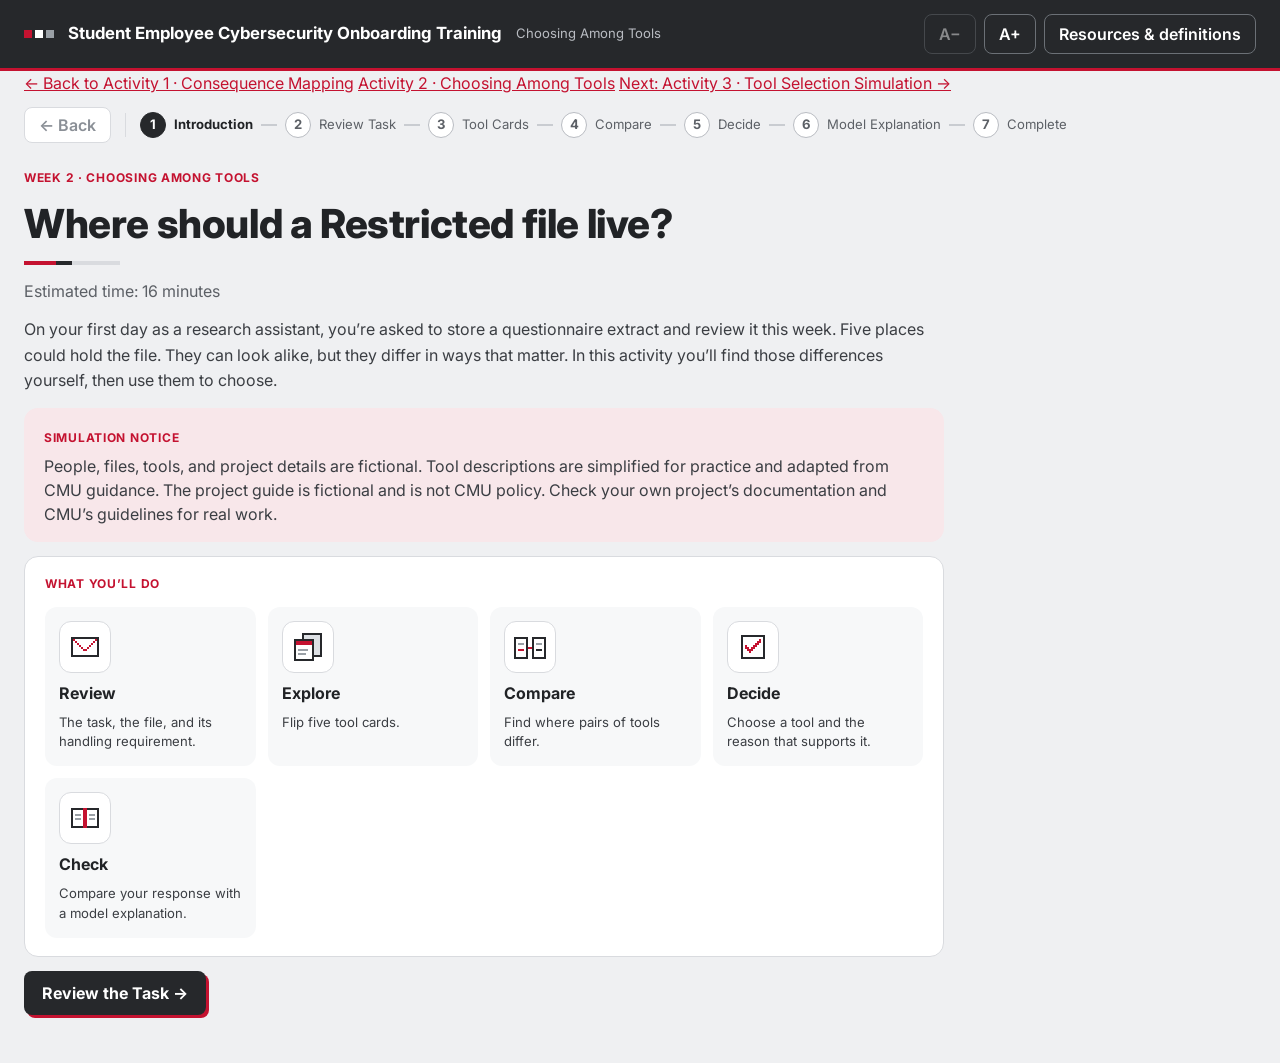
==== public/choosing-tools.html @ cc20ffcc "Integrate Activity 2 and align course navigation" ====
<!doctype html>
<html lang="en">
<head>
<meta charset="utf-8">
<meta name="viewport" content="width=device-width, initial-scale=1">
<title>Choosing Among Tools · Student Employee Cybersecurity Onboarding Training</title>
<link rel="preconnect" href="https://fonts.googleapis.com">
<link rel="preconnect" href="https://fonts.gstatic.com" crossorigin>
<link href="https://fonts.googleapis.com/css2?family=Inter:wght@400;500;600;700;800&family=JetBrains+Mono:wght@400;500&display=swap" rel="stylesheet">
<style>
:root{
  --ink:#212326; --muted:#5C6066; --body:#3B3E43; --bg:#EFF0F2; --line:#D9DBDF; --line2:#B9BCC2; --soft:#F3F4F6; --soft2:#F7F8F9;
  --dark:#26282B; --red:#C41230; --pink:#F8E7EA; --ok:#1F7A4C; --bad:#9A3A10; --warn:#8A5300; --warnbg:#FFF4DD;
  --fs:1;
}
*{box-sizing:border-box}
html{font-size:calc(16px * var(--fs))}
body{margin:0;background:var(--bg);color:var(--ink);font-family:Inter,"Segoe UI",system-ui,-apple-system,sans-serif;line-height:1.5}
a{color:var(--red)}a:hover{color:#8E0C22}
button,select,input{font-family:inherit;font-size:inherit}
:focus-visible{outline:3px solid var(--red);outline-offset:2px}
.sr-only{position:absolute;width:1px;height:1px;overflow:hidden;clip:rect(0 0 0 0);white-space:nowrap}
img.px{image-rendering:pixelated;image-rendering:crisp-edges;display:block}

/* header */
.topbar{background:var(--dark);border-bottom:3px solid var(--red);color:#fff}
.topbar .in{max-width:1280px;margin:0 auto;padding:14px 24px;display:flex;align-items:center;justify-content:space-between;gap:16px;flex-wrap:wrap}
.brand{display:flex;align-items:center;gap:14px;flex-wrap:wrap}
.logo{display:flex;gap:3px}.logo span{width:8px;height:8px}
.brand strong{font-size:1.05rem}
.brand small{color:#B9BCC2;font-size:.82rem}
.topbtns{display:flex;gap:8px;align-items:center}
.tbtn{height:40px;padding:0 14px;border:1px solid #6B7076;border-radius:8px;background:transparent;color:#fff;font-weight:600;cursor:pointer}
.tbtn[disabled]{opacity:.45;cursor:not-allowed}

/* nav + stepper */
.wrap{max-width:1280px;margin:0 auto;padding:0 24px}
.stepper{display:flex;align-items:center;gap:8px;flex-wrap:wrap;padding:12px 0 6px}
.back{height:36px;padding:0 14px;border:1.5px solid var(--dark);border-radius:8px;background:#fff;font-weight:600;cursor:pointer;color:var(--ink)}
.back[disabled]{border-color:var(--line);color:#8A8F96;cursor:not-allowed}
.vsep{width:1px;height:24px;background:var(--line);margin:0 6px}
.step{display:flex;align-items:center;gap:8px;font-size:.82rem;white-space:nowrap;color:var(--muted)}
.step .bar{width:16px;height:2px;background:#C9CCD1}
.step .c{width:26px;height:26px;border-radius:50%;display:flex;align-items:center;justify-content:center;font-weight:700;background:#fff;border:1.5px solid var(--line2)}
.step.done{color:var(--ink);font-weight:600}.step.done .c{background:var(--ok);border-color:var(--ok);color:#fff}.step.done .bar,.step.cur .bar{background:var(--ok)}
.step.cur{color:var(--ink);font-weight:700}.step.cur .c{background:var(--dark);border-color:var(--dark);color:#fff}

main{padding:20px 0 48px}
.eyebrow{font-size:.75rem;font-weight:700;color:var(--red);letter-spacing:.06em;text-transform:uppercase}
.tribar{display:flex;height:4px;width:96px}.tribar span:nth-child(1){width:32px;background:var(--red)}.tribar span:nth-child(2){width:16px;background:var(--dark)}.tribar span:nth-child(3){width:48px;background:var(--line)}
h1{margin:0;font-size:2.5rem;font-weight:800;letter-spacing:-.01em;line-height:1.15}
h2{margin:0;font-size:1.15rem}
.panel{background:#fff;border:1px solid var(--line);border-radius:14px;padding:18px 20px}
.stack{display:flex;flex-direction:column;gap:14px}
.row{display:flex;gap:20px;align-items:flex-start;flex-wrap:wrap}
.muted{color:var(--muted)}
.tile{display:flex;align-items:center;justify-content:center;background:var(--soft);border:1px solid var(--line);border-radius:12px;flex-shrink:0}
.btn{height:44px;padding:0 18px;border:none;border-radius:8px;background:var(--dark);color:#fff;font-weight:700;cursor:pointer;box-shadow:3px 3px 0 var(--red);align-self:flex-start}
.btn[disabled]{background:#C9CCD1;color:var(--muted);box-shadow:none;cursor:not-allowed}
.btn2{height:40px;padding:0 14px;border:1.5px solid var(--dark);border-radius:8px;background:#fff;font-weight:600;cursor:pointer;color:var(--ink);align-self:flex-start}
.notice{background:var(--pink);border-radius:14px;padding:16px 20px}

/* intro tiles */
.tiles{display:grid;grid-template-columns:repeat(auto-fit,minmax(170px,1fr));gap:12px}
.tiles .t{background:var(--soft2);border-radius:12px;padding:14px;display:flex;flex-direction:column;gap:8px}

/* task card */
.kv{display:grid;grid-template-columns:190px minmax(0,1fr);row-gap:10px;column-gap:16px;font-size:.92rem}
.mono{font-family:"JetBrains Mono",ui-monospace,monospace}

/* flip cards */
.cards{display:grid;grid-template-columns:repeat(auto-fit,minmax(210px,1fr));gap:14px}
.flip{perspective:1200px;height:520px}
.flip .inner{position:relative;width:100%;height:100%;transform-style:preserve-3d;transition:transform .6s cubic-bezier(.4,.2,.2,1)}
.flip.on .inner{transform:rotateY(180deg)}
.face{position:absolute;inset:0;backface-visibility:hidden;-webkit-backface-visibility:hidden;border-radius:16px;padding:16px;display:flex;flex-direction:column}
.front{background-color:#fff;background-image:radial-gradient(#E3E5E8 1.2px,transparent 1.2px);background-size:14px 14px;border:1px solid var(--line);border-top:6px solid var(--red);align-items:center;justify-content:center;gap:14px;text-align:center;box-shadow:0 2px 0 var(--line)}
.front .dots{position:absolute;top:12px;right:12px;display:flex;gap:3px}.front .dots span{width:6px;height:6px}
.front .big{width:112px;height:112px;background:#fff;border:2px solid var(--dark);border-radius:20px;box-shadow:4px 4px 0 var(--dark)}
.pill{font-size:.8rem;line-height:1.4;color:var(--body);background:var(--soft);border-radius:999px;padding:6px 12px}
.flipbtn{height:44px;padding:0 18px;border:2px solid var(--red);border-radius:8px;background:#fff;color:var(--red);font-weight:700;cursor:pointer}
.back-face{transform:rotateY(180deg);background:#fff;border:2px solid var(--dark);box-shadow:4px 4px 0 var(--dark);gap:10px}
.bhead{display:flex;align-items:center;gap:10px;padding-bottom:10px;border-bottom:2px solid var(--dark)}
.flabel{display:flex;align-items:center;gap:6px;font-size:.7rem;font-weight:700;color:var(--muted);text-transform:uppercase;letter-spacing:.04em}
.flabel i{width:6px;height:6px;background:var(--red);flex-shrink:0}
.ftext{font-size:.82rem;line-height:1.4}
.exbox{margin-top:auto;font-size:.75rem;line-height:1.4;color:var(--body);background:var(--soft);border-radius:10px;padding:6px 10px}
.flipback{margin-top:4px;height:36px;border:1px solid var(--line2);border-radius:6px;background:#fff;cursor:pointer;color:var(--ink)}

/* compare */
.pair{display:flex;gap:14px;align-items:stretch;flex-wrap:wrap}
.ccard{flex:1 1 320px;min-width:0;background:#fff;border:2px solid var(--dark);border-radius:16px;padding:16px 18px;display:flex;flex-direction:column;gap:10px;box-shadow:4px 4px 0 var(--dark)}
.ctag{width:30px;height:30px;display:flex;align-items:center;justify-content:center;font-weight:800;color:#fff;background:var(--red);box-shadow:3px 3px 0 var(--dark)}
.vs{display:flex;align-items:center;font-weight:700;color:var(--muted)}
.crow{display:flex;flex-direction:column;gap:2px;padding:8px 10px;border-radius:6px;background:var(--soft2)}
.crow.hot{background:var(--warnbg);box-shadow:inset 4px 0 0 var(--warn)}
.crow .l{font-size:.7rem;font-weight:600;color:var(--muted);text-transform:uppercase;letter-spacing:.03em}
.crow .v{font-size:.88rem;line-height:1.4}
.big-on .crow .l{font-size:.82rem}.big-on .crow .v{font-size:1rem}
.chips{display:flex;gap:8px;flex-wrap:wrap}
.chip{min-height:44px;padding:0 14px;border-radius:6px;border:1px solid var(--line2);background:#fff;cursor:pointer;color:var(--ink)}
.chip[aria-pressed=true]{background:#ECEDEF;border:2px solid var(--dark)}
.chip.ok{border:2px solid var(--ok)}.chip.no{border:2px solid var(--bad)}.chip.miss{border:2px dashed var(--bad)}

/* decide */
.opts{display:flex;flex-direction:column;gap:10px;border:none;margin:0;padding:0}
.opts legend{font-size:1.15rem;font-weight:600;margin-bottom:4px}
.opt{display:flex;align-items:center;gap:12px;padding:12px 14px;min-height:52px;border-radius:8px;background:#fff;border:1px solid var(--line2);cursor:pointer}
.opt.sel{border:2px solid var(--dark)}.opt.wrong{border:2px solid var(--bad);opacity:.75;background:var(--soft2)}.opt.right{border:2px solid var(--ok)}
.opt input{width:18px;height:18px;margin:0;accent-color:var(--red)}
.fb{background:#fff;border-radius:14px;padding:16px 18px;display:flex;flex-direction:column;gap:10px}
.fb.good{border:2px solid var(--ok)}.fb.badb{border:2px solid var(--bad)}
.fb .h{font-weight:700}.fb.good .h{color:var(--ok)}.fb.badb .h{color:var(--bad)}
.mini{border:1px solid var(--line);border-radius:6px;overflow:hidden;font-size:.75rem}
.mini .r{display:grid;grid-template-columns:130px repeat(2,minmax(0,1fr));gap:10px;padding:8px 10px;border-top:1px solid #E6E7EA}
.mini .r.hd{background:var(--soft);font-weight:600;border-top:none}.mini .r.d{background:#FBEDE5}
.mini .r2{grid-template-columns:150px minmax(0,1fr)}.mini .r2.hd{display:block}
.explain{background:var(--soft);border-radius:6px;padding:12px 14px;display:grid;grid-template-columns:170px minmax(0,1fr);row-gap:8px;column-gap:12px;font-size:.82rem}
select{height:44px;padding:0 10px;border:1px solid var(--line2);border-radius:6px;background:#fff;color:var(--ink);max-width:100%}

/* resources drawer */
#res{position:fixed;top:0;right:0;bottom:0;width:min(440px,100%);background:#fff;border-left:1px solid var(--line2);box-shadow:-8px 0 24px rgba(0,0,0,.08);padding:20px 22px;overflow:auto;z-index:10}
#res[hidden]{display:none}
#res h3{margin:0 0 6px;font-size:.95rem}
#res p{margin:0 0 6px;font-size:.85rem}

@media (prefers-reduced-motion: reduce){.flip .inner{transition:none}}
@media (max-width:720px){h1{font-size:1.9rem}.kv,.explain{grid-template-columns:1fr}.mini .r{grid-template-columns:1fr}}
</style>
<link rel="stylesheet" href="/course-navigation.css">
</head>
<body>
<header class="topbar">
  <div class="in">
    <div class="brand">
      <span class="logo" aria-hidden="true"><span style="background:#C41230"></span><span style="background:#fff"></span><span style="background:#9AA0A6"></span></span>
      <strong>Student Employee Cybersecurity Onboarding Training</strong>
      <small>Choosing Among Tools</small>
    </div>
    <div class="topbtns">
      <span class="sr-only" id="tsz">Text size</span>
      <button class="tbtn" id="fsDown" aria-label="Decrease text size">A−</button>
      <button class="tbtn" id="fsUp" aria-label="Increase text size">A+</button>
      <button class="tbtn" id="resBtn" aria-expanded="false" aria-controls="res">Resources &amp; definitions</button>
    </div>
  </div>
</header>

<div class="wrap">
  <nav class="course-navigation" aria-label="Course activities">
    <a href="/" class="course-back">← Back to Activity 1 · Consequence Mapping</a>
    <a href="/choosing-tools.html" aria-current="page">Activity 2 · Choosing Among Tools</a>
    <a href="/tool-selection.html" class="course-next">Next: Activity 3 · Tool Selection Simulation →</a>
  </nav>
  <nav class="stepper" aria-label="Activity progress" id="stepper"></nav>
  <main id="app" tabindex="-1"></main>
</div>

<aside id="res" hidden aria-label="Resources and definitions">
  <div style="display:flex;justify-content:space-between;align-items:center;margin-bottom:14px">
    <strong style="font-size:1.05rem">Resources &amp; definitions</strong>
    <button class="btn2" id="resClose">Close</button>
  </div>
  <h3>Information classification summary</h3>
  <p><strong>Public:</strong> little or no risk if disclosed, e.g. research publications.</p>
  <p><strong>Private:</strong> moderate risk; the default for data not marked Public or Restricted.</p>
  <p><strong>Restricted:</strong> significant risk if disclosed; the highest level of controls applies.</p>
  <p class="muted" style="font-size:.75rem">Adapted from <a href="https://www.cmu.edu/data/guidelines/data-classification.html" target="_blank" rel="noopener">CMU's Guidelines for Data Classification</a>.</p>
  <h3 style="margin-top:16px">Definitions</h3>
  <p><strong>Account ownership:</strong> who the account belongs to and who manages it: CMU or you personally.</p>
  <p><strong>Storage:</strong> where the file is kept: university storage, a commercial cloud, a laptop, or a provider's servers.</p>
  <p><strong>Access:</strong> who can open the file, and who decides that.</p>
  <p><strong>Data handling:</strong> which agreements and practices apply, such as retention or using inputs to improve models.</p>
  <h3 style="margin-top:16px">Tool selection checklist</h3>
  <p>1. Classification and project requirement · 2. Account owner · 3. Storage · 4. Access and who manages it · 5. Agreements and data practices</p>
</aside>

<script>
(function () {
var I = function (n) { return 'assets/icons/' + n + '.svg'; };
var STEPS = ['intro', 'task', 'tools', 'compare', 'decide', 'model', 'done'];
var STEP_LABELS = ['Introduction', 'Review Task', 'Tool Cards', 'Compare', 'Decide', 'Model Explanation', 'Complete'];
var ROWS = ['Account ownership', 'Storage', 'Access', 'Data handling'];
var TOOLS = [
  { id: 'drive', name: 'Approved institutional drive', sub: 'Project storage', ex: 'e.g., your project’s CMU Box folder',
    vals: ['CMU-managed account (Andrew ID)', 'University storage, under a CMU agreement', 'Only the 4 authorized project members; the project manages the list', 'CMU agreements and security controls apply'] },
  { id: 'enterprise', name: 'Approved enterprise tool', sub: 'CMU-licensed chat & collaboration', ex: 'e.g., your lab’s CMU Slack channel',
    vals: ['CMU-managed account (Andrew ID)', 'CMU-licensed chat service; each upload creates a new copy in the channel', 'Everyone in the channel, including lab members who aren’t on this project', 'CMU agreements and security controls apply'] },
  { id: 'dropbox', name: 'Personal Dropbox', sub: 'Personal cloud storage', ex: 'e.g., Dropbox signed in with your Gmail',
    vals: ['Personal account, not CMU-managed', 'Commercial cloud servers', 'Whoever you share it with; you manage the list', 'Personal terms; CMU agreements don’t apply'] },
  { id: 'device', name: 'Personal device', sub: 'Your own hardware', ex: 'e.g., the Downloads folder on your own laptop',
    vals: ['Personal account, not CMU-managed', 'Your laptop’s local disk', 'Whoever you share it with; you manage the list', 'Personal terms; CMU agreements don’t apply'] },
  { id: 'ai', name: 'Public AI tool', sub: 'Consumer AI chatbot', ex: 'e.g., ChatGPT signed in with a personal account',
    vals: ['Personal account, not CMU-managed', 'The AI provider’s servers', 'You, plus the provider’s systems', 'Personal terms; inputs may be kept or used to improve models'] }
];
var BY = {}; TOOLS.forEach(function (t) { BY[t.id] = t; });
var PAIRS = [
  { a: 'drive', b: 'enterprise', lead: 'Both are approved by CMU.', diff: [1, 2],
    notice: 'Same CMU account and data handling. Storage and access differ: posting in the channel creates a new copy outside the project folder, and everyone in the channel can open it, including lab members who aren’t on this project.' },
  { a: 'dropbox', b: 'device', lead: 'Both are yours personally.', diff: [1],
    notice: 'Only storage differs: a commercial cloud versus your laptop. Moving the file between them doesn’t change who owns the account or which terms apply.' },
  { a: 'enterprise', b: 'ai', lead: 'Both are tools you could use to work with the file.', diff: [0, 1, 2, 3],
    notice: 'Every field differs. The public AI tool sits outside CMU: a personal account, the provider’s servers, and terms that may let inputs be kept or used to improve models.' }
];
var RETRY = {
  enterprise: { rows: [1, 2], text: 'Look at Storage and Access. Posting the file in the lab channel creates a new copy, and everyone in the channel, including lab members who aren’t on this project, could open participant IDs. The requirement limits access to authorized project members.' },
  dropbox: { rows: [0, 3], text: 'Look at Account ownership and Data handling. Even if you shared it only with the team, the file would sit in your personal account, under personal terms that CMU agreements don’t cover.' },
  device: { rows: [0, 3], text: 'Look at Account ownership and Data handling. Your own laptop isn’t CMU-managed, and CMU agreements don’t cover what happens to the file there.' },
  ai: { rows: [0, 3], text: 'Look at Account ownership and Data handling. The file would leave CMU for the provider’s servers, under personal terms that may let inputs be kept or used to improve models.' }
};
var TOOL_FB = {
  drive: { text: 'It is the only environment where every field fits a Restricted file: a CMU-managed account, university storage under a CMU agreement, access limited to the authorized members, and CMU data practices.' },
  enterprise: { diff: [1, 2], text: 'Your choice matches the drive on account and data handling, but differs in Storage and Access. Posting the file creates a new copy in the channel, and lab members who aren’t on this project could open participant IDs. The requirement limits access to the project team.' },
  dropbox: { diff: [0, 1, 2, 3], text: 'Your choice differs in every field. Even if you shared it only with the team, the file would sit in your personal account under personal terms, and you alone would manage access.' },
  device: { diff: [0, 1, 2, 3], text: 'Your choice differs in every field. A personal laptop isn’t CMU-managed, you alone manage access, and CMU agreements don’t cover it.' },
  ai: { diff: [0, 1, 2, 3], text: 'Your choice differs in every field. The file would leave CMU for the provider’s servers, and inputs may be kept or used to improve models.' }
};
var RAT = {
  account: { ok: false, label: 'It uses a CMU account, so it’s approved for any CMU file.', head: 'Partly right', text: 'A CMU account is necessary but not enough. The approved enterprise tool also uses a CMU account, yet everyone in the lab channel, including people outside the project, could open the file. Access matters too.' },
  share: { ok: false, label: 'Only the people I share it with can open it.', head: 'Partly right', text: 'Limiting access matters, but a personal Dropbox can be shared with just the team too. What also matters is who owns the account, who manages access, and which agreements apply.' },
  full: { ok: true, label: 'It’s CMU-managed, keeps the file under CMU agreements, and limits access to the authorized project members.', head: '✓ This reason connects the choice to every requirement', text: 'Your reason links account ownership, data handling, and access to what the project guide requires for a Restricted file.' },
  easy: { ok: false, label: 'It’s the easiest place for the team to find the file.', head: 'Not quite', text: 'Convenience doesn’t address the file’s sensitivity. A good reason comes from the requirements: who owns the account, who can open the file, and which agreements apply.' }
};
var SELF = ['Did my choice fit the file’s classification and handling requirement?', 'Did my reason mention who owns the account and who controls access?', 'Did my reason explain why the similar-looking options don’t fit?'];

var st = { step: 'intro', opened: [], flipped: [], pair: 0, sels: [[], [], []], chk: [false, false, false], tool: null, toolDone: false, tries: [], rat: '', ratDone: false, checks: [false, false, false], big: false };
var app = document.getElementById('app');

function px(id, size, extra) { return '<img class="px" src="' + I(id) + '" alt="" width="' + size + '" height="' + size + '"' + (extra || '') + '>'; }
function tile(id, box, size, style) { return '<span class="tile" style="width:' + box + 'px;height:' + box + 'px;' + (style || '') + '">' + px(id, size) + '</span>'; }

function renderStepper() {
  var idx = STEPS.indexOf(st.step);
  var h = '<button class="back" data-a="back"' + (idx <= 0 ? ' disabled' : '') + ' aria-label="Back to the previous page">← Back</button><span class="vsep" aria-hidden="true"></span>';
  STEP_LABELS.forEach(function (l, i) {
    var cls = i < idx ? 'done' : i === idx ? 'cur' : '';
    h += '<span class="step ' + cls + '"' + (i === idx ? ' aria-current="step"' : '') + '>' + (i ? '<span class="bar" aria-hidden="true"></span>' : '') + '<span class="c">' + (i < idx ? '✓' : (i + 1)) + '</span>' + l + '</span>';
  });
  document.getElementById('stepper').innerHTML = h;
}

var V = {};
V.intro = function () {
  var tiles = [['review', 'Review', 'The task, the file, and its handling requirement.'], ['cards', 'Explore', 'Flip five tool cards.'], ['compare', 'Compare', 'Find where pairs of tools differ.'], ['decide', 'Decide', 'Choose a tool and the reason that supports it.'], ['model', 'Check', 'Compare your response with a model explanation.']];
  return '<div class="stack" style="max-width:920px">' +
    '<span class="eyebrow">Week 2 · Choosing Among Tools</span><h1>Where should a Restricted file live?</h1><span class="tribar" aria-hidden="true"><span></span><span></span><span></span></span>' +
    '<span class="muted">Estimated time: 16 minutes</span>' +
    '<p style="margin:0;font-size:1rem;line-height:1.6;color:var(--body)">On your first day as a research assistant, you’re asked to store a questionnaire extract and review it this week. Five places could hold the file. They can look alike, but they differ in ways that matter. In this activity you’ll find those differences yourself, then use them to choose.</p>' +
    '<div class="notice"><span class="eyebrow">Simulation notice</span><p style="margin:6px 0 0;color:var(--body)">People, files, tools, and project details are fictional. Tool descriptions are simplified for practice and adapted from CMU guidance. The project guide is fictional and is not CMU policy. Check your own project’s documentation and CMU’s guidelines for real work.</p></div>' +
    '<div class="panel stack"><span class="eyebrow">What you’ll do</span><div class="tiles">' +
    tiles.map(function (t) { return '<div class="t">' + tile(t[0], 52, 32, 'background:#fff') + '<strong>' + t[1] + '</strong><span style="font-size:.82rem;color:var(--body)">' + t[2] + '</span></div>'; }).join('') +
    '</div></div><button class="btn" data-a="go" data-to="task">Review the Task →</button></div>';
};
V.task = function () {
  return '<div class="row"><div class="stack" style="flex:1 1 520px">' +
    '<span class="eyebrow">Step 1 · Review the task</span>' +
    '<div class="panel" style="padding:0;overflow:hidden"><div style="background:var(--soft);padding:8px 14px;font-size:.75rem" class="muted">Message received</div><div style="padding:18px 20px" class="stack">' +
    '<span class="muted" style="font-size:.82rem"><strong style="color:var(--ink)">From</strong> Priya R. · Lab manager &nbsp; <strong style="color:var(--ink)">Subject</strong> Questionnaire extract</span>' +
    '<p style="margin:0">Welcome to the team! I’ve attached the follow-up questionnaire extract. Please store it somewhere you can review the responses this week. We’ll go through your notes at Friday’s meeting.</p></div></div>' +
    '<div class="panel stack" style="border:1.5px solid var(--ink)"><span class="eyebrow">Task &amp; data card</span>' +
    '<div style="display:flex;align-items:center;gap:12px">' + tile('file', 52, 32) + '<span class="mono">Questionnaire_Extract.xlsx</span></div>' +
    '<div class="kv"><span class="muted">Task</span><span>Store the file and review the responses this week</span><span class="muted">Contents</span><span>Participant IDs and individual questionnaire responses</span><span class="muted">Classification</span><span><strong>Restricted</strong> (recorded in the project guide)</span><span class="muted">Handling requirement</span><span>Access limited to authorized project members: Dr. Lee, Priya R., Jordan K., and you</span></div></div></div>' +
    '<div class="stack" style="flex:0 1 400px;padding-top:30px"><div class="panel stack"><h2>Before you look at the tools</h2><p style="margin:0;color:var(--body)">Keep the classification and the handling requirement in mind. Next you’ll flip five tool cards. Each describes the same four things: account ownership, storage, access, and data handling.</p><p class="muted" style="margin:0;font-size:.82rem">Not sure what “Restricted” means? Open Resources &amp; definitions at the top.</p></div>' +
    '<button class="btn" data-a="go" data-to="tools">Explore the Tool Cards →</button></div></div>';
};
V.tools = function () {
  var h = '<div class="stack"><div style="display:flex;justify-content:space-between;align-items:flex-end;gap:16px;flex-wrap:wrap"><div class="stack" style="gap:4px"><span class="eyebrow">Step 2 · Explore the tool cards</span><h2>Flip each card. Every card uses the same four fields.</h2></div><span class="muted" id="flipCount" aria-live="polite">' + st.opened.length + ' of 5 flipped</span></div><div class="cards">';
  TOOLS.forEach(function (t, n) {
    var on = st.flipped.indexOf(t.id) !== -1, seen = st.opened.indexOf(t.id) !== -1;
    h += '<div class="flip' + (on ? ' on' : '') + '" data-card="' + t.id + '"><div class="inner">' +
      '<div class="face front"' + (on ? ' aria-hidden="true"' : '') + '><span class="dots" aria-hidden="true"><span style="background:#C41230"></span><span style="background:#26282B"></span><span style="background:#D9DBDF"></span></span>' +
      '<span class="eyebrow" style="letter-spacing:.08em">Tool ' + (n + 1) + '</span>' + tile(t.id, 112, 72, 'background:#fff;border:2px solid var(--dark);border-radius:20px;box-shadow:4px 4px 0 var(--dark)') +
      '<strong style="font-size:1.1rem;line-height:1.3">' + t.name + '</strong><span class="muted" style="font-size:.82rem">' + t.sub + '</span><span class="pill">' + t.ex + '</span>' +
      '<button class="flipbtn" data-a="flip" data-id="' + t.id + '"' + (on ? ' tabindex="-1"' : '') + '>' + (seen ? '✓ Seen · flip again' : 'Flip to see details') + '</button></div>' +
      '<div class="face back-face"' + (on ? '' : ' aria-hidden="true"') + '><div class="bhead">' + tile(t.id, 42, 28) + '<div><strong style="font-size:.9rem;display:block;line-height:1.25">' + t.name + '</strong><span class="muted" style="font-size:.7rem">' + t.sub + '</span></div></div>' +
      ROWS.map(function (r, i) { return '<div><span class="flabel"><i aria-hidden="true"></i>' + r + '</span><div class="ftext">' + t.vals[i] + '</div></div>'; }).join('') +
      '<span class="exbox">' + t.ex + '</span><button class="flipback" data-a="flip" data-id="' + t.id + '"' + (on ? '' : ' tabindex="-1"') + '>↺ Flip back</button></div></div></div>';
  });
  var locked = st.opened.length < 5;
  h += '</div><div style="display:flex;align-items:center;gap:14px;flex-wrap:wrap"><button class="btn" id="toCompare" data-a="go" data-to="compare"' + (locked ? ' disabled' : '') + '>Compare the Tools →</button><span class="muted" id="toolsHint">' + (locked ? 'Flip all five cards to continue.' : 'All five seen. Next, you’ll compare them in pairs.') + '</span></div></div>';
  return h;
};
V.compare = function () {
  var p = PAIRS[st.pair], sel = st.sels[st.pair], checked = st.chk[st.pair];
  function card(id, tag) {
    var t = BY[id];
    return '<div class="ccard"><div class="bhead" style="gap:12px"><span class="ctag">' + tag + '</span>' + tile(id, 52, 34) + '<div><strong style="font-size:' + (st.big ? '1.15rem' : '1rem') + ';display:block;line-height:1.25">' + t.name + '</strong><span class="muted" style="font-size:.75rem;font-style:italic">' + t.ex + '</span></div></div>' +
      ROWS.map(function (r, ri) { var d = p.diff.indexOf(ri) !== -1; return '<div class="crow' + (checked && d ? ' hot' : '') + '"><span class="l">' + (checked ? (d ? '≠ ' : '= ') : '') + r + '</span><span class="v">' + t.vals[ri] + '</span></div>'; }).join('') + '</div>';
  }
  var exact = checked && sel.length === p.diff.length && p.diff.every(function (d) { return sel.indexOf(d) !== -1; });
  var h = '<div class="stack"><div style="display:flex;justify-content:space-between;align-items:flex-end;gap:16px;flex-wrap:wrap"><div class="stack" style="gap:4px"><span class="eyebrow">Step 3 · Compare · Pair ' + (st.pair + 1) + ' of 3</span><h2>' + p.lead + ' Where do <u>' + BY[p.a].name + '</u> (A) and <u>' + BY[p.b].name + '</u> (B) differ?</h2></div>' +
    '<button class="btn2" data-a="big" aria-pressed="' + st.big + '">' + (st.big ? 'Smaller text' : 'Enlarge cards') + '</button></div>' +
    '<div class="pair' + (st.big ? ' big-on' : '') + '">' + card(p.a, 'A') + '<div class="vs">vs</div>' + card(p.b, 'B') + '</div>' +
    '<div class="panel stack"><strong id="pq">Select every field where A and B differ.</strong><div class="chips" role="group" aria-labelledby="pq">';
  ROWS.forEach(function (r, ri) {
    var on = sel.indexOf(ri) !== -1, cls = '', pre = '';
    if (checked) { var should = p.diff.indexOf(ri) !== -1; if (on && should) { cls = ' ok'; pre = '✓ '; } else if (on) { cls = ' no'; pre = '✗ '; } else if (should) { cls = ' miss'; pre = 'Missed: '; } }
    h += '<button class="chip' + cls + '" data-a="row" data-i="' + ri + '" aria-pressed="' + on + '"' + (checked ? ' disabled' : '') + '>' + pre + r + '</button>';
  });
  h += '</div>';
  if (!checked) h += '<button class="btn" data-a="check"' + (sel.length ? '' : ' disabled') + '>Check my comparison</button>';
  else h += '<div class="stack" style="gap:8px" aria-live="polite"><strong style="color:' + (exact ? 'var(--ok)' : 'var(--warn)') + '">' + (exact ? '✓ You found every difference.' : 'Here is where they differ.') + '</strong><span>' + p.notice + '</span>' +
    '<button class="btn" data-a="nextPair">' + (st.pair >= PAIRS.length - 1 ? 'Make Your Decision →' : 'Next pair →') + '</button></div>';
  return h + '</div></div>';
};
V.decide = function () {
  var tries = st.tries, retrying = !st.toolDone && tries.length === 1;
  var h = '<div class="row"><div class="stack" style="flex:0 1 560px"><span class="eyebrow">Step 4 · Decide</span><fieldset class="opts"><legend>Where will you store and review Questionnaire_Extract.xlsx?</legend>';
  TOOLS.forEach(function (t) {
    var wrong = tries.indexOf(t.id) !== -1, chosen = st.tool === t.id, mark = '';
    var cls = chosen ? ' sel' : '';
    if (wrong) { cls = ' wrong'; mark = '✗ '; }
    if (st.toolDone && t.id === 'drive') { cls = ' right'; mark = '✓ '; }
    var dis = st.toolDone || wrong;
    h += '<label class="opt' + cls + '"><input type="radio" name="tool" value="' + t.id + '" data-a="pick"' + (chosen ? ' checked' : '') + (dis ? ' disabled' : '') + '>' + tile(t.id, 40, 26, 'border-radius:10px') +
      '<span><strong style="display:block">' + mark + t.name + '</strong><span class="muted" style="font-size:.75rem">' + t.ex + '</span></span></label>';
  });
  h += '</fieldset>';
  if (!st.toolDone) h += '<button class="btn" data-a="submitTool"' + (!st.tool || tries.indexOf(st.tool) !== -1 ? ' disabled' : '') + '>' + (retrying ? 'Submit my second choice' : 'Submit my choice') + '</button>';
  h += '<span class="muted" style="font-size:.82rem">Requirement: Restricted · access limited to authorized project members.</span></div><div class="stack" style="flex:1 1 420px;min-width:0" aria-live="polite">';
  if (!st.toolDone && !retrying) return h + '<div style="border:1px dashed var(--line2);border-radius:14px;padding:24px;margin-top:30px" class="muted">Use the differences you found. Feedback appears here after you submit.</div></div></div>';
  var right = st.toolDone && st.tool === 'drive';
  var last = tries[tries.length - 1];
  if (retrying) {
    h += '<div class="fb badb"><span class="h">✗ Not quite. Try once more.</span><span>' + RETRY[last].text + '</span><div class="mini"><div class="r r2 hd">Look again at these fields of your choice: ' + BY[last].name + '</div>' +
      RETRY[last].rows.map(function (i) { return '<div class="r r2 d"><strong>' + ROWS[i] + '</strong><span>' + BY[last].vals[i] + '</span></div>'; }).join('') + '</div><strong>Choose again on the left. You have one more try.</strong></div>';
    return h + '</div></div>';
  }
  var tf = TOOL_FB[st.tool];
  h += '<div class="fb ' + (right ? 'good' : 'badb') + '"><span class="h">' + (right ? (tries.length ? '✓ Yes, on your second try. The approved institutional drive is the appropriate tool.' : '✓ Yes. The approved institutional drive is the appropriate tool.') : '✗ The appropriate tool is the approved institutional drive.') + '</span><span>' + tf.text + '</span>';
  if (!right) h += '<div class="mini"><div class="r hd"><span class="muted">Field</span><span>Your choice: ' + BY[st.tool].name + '</span><span>Approved institutional drive</span></div>' +
    ROWS.map(function (r, i) { var d = tf.diff.indexOf(i) !== -1; return '<div class="r' + (d ? ' d' : '') + '"><strong>' + (d ? '≠ ' : '= ') + r + '</strong><span>' + BY[st.tool].vals[i] + '</span><span>' + BY.drive.vals[i] + '</span></div>'; }).join('') + '</div>';
  h += '</div><div class="panel stack"><label for="rat"><strong>Which reason best supports choosing the approved institutional drive?</strong></label><select id="rat" data-a="rat"' + (st.ratDone ? ' disabled' : '') + '><option value="">Select a reason…</option>' +
    Object.keys(RAT).map(function (k) { return '<option value="' + k + '"' + (st.rat === k ? ' selected' : '') + '>' + RAT[k].label + '</option>'; }).join('') + '</select>';
  if (!st.ratDone) h += '<button class="btn" data-a="submitRat"' + (st.rat ? '' : ' disabled') + '>Submit my reason</button>';
  else {
    var r = RAT[st.rat];
    h += '<strong style="color:' + (r.ok ? 'var(--ok)' : 'var(--warn)') + '">' + r.head + '</strong><span>' + r.text + '</span><div class="explain"><strong>Information sensitivity</strong><span>Participant IDs and individual responses make the extract Restricted.</span><strong>Account ownership</strong><span>The drive is a CMU-managed account, so CMU agreements and security controls apply.</span><strong>Access</strong><span>Only the four authorized members can open it, and the project, not one person, manages that list.</span><strong>Requirements</strong><span>That matches the project guide: Restricted, with access limited to authorized project members.</span></div>' +
      '<button class="btn" data-a="go" data-to="model">Compare with the Model Explanation →</button>';
  }
  return h + '</div></div></div>';
};
V.model = function () {
  var tries = st.tries, first = tries.length ? tries[0] : st.tool;
  var second = tries.length ? (tries[1] || st.tool) : null;
  var r = RAT[st.rat];
  var found = PAIRS.filter(function (p, i) { return st.chk[i]; }).map(function (p) { return '<span style="font-size:.82rem">≠ ' + BY[p.a].name + ' vs ' + BY[p.b].name + ': ' + p.diff.map(function (d) { return ROWS[d]; }).join(', ') + '</span>'; }).join('');
  return '<div class="row"><div class="panel stack" style="flex:0 1 420px"><span class="eyebrow">Your response</span>' +
    '<div><span class="muted" style="font-size:.75rem">First tool selection</span><strong style="display:block">' + (first === 'drive' ? '✓ ' : '✗ ') + (first ? BY[first].name : '') + '</strong>' + (second ? '<span class="muted" style="font-size:.82rem">Second try: ' + (second === 'drive' ? '✓ ' : '✗ ') + BY[second].name + '</span>' : '') + '</div>' +
    '<div><span class="muted" style="font-size:.75rem">Your reason</span><div>' + (r ? (r.ok ? '✓ ' : '◐ ') + r.label : '') + '</div></div>' +
    '<div class="stack" style="gap:4px"><span class="muted" style="font-size:.75rem">Differences you found</span>' + found + '</div>' +
    '<button class="btn2" data-a="revisit">Revisit the comparisons</button></div>' +
    '<div class="stack" style="flex:1 1 480px"><div class="panel stack" style="border:1.5px solid var(--ink)"><span style="display:flex;align-items:center;gap:10px">' + tile('model', 40, 26, 'border-radius:10px') + '<span class="eyebrow">Model explanation</span></span>' +
    '<p style="margin:0;line-height:1.65">I’d store the extract in the <strong>approved institutional drive</strong>. The file holds participant IDs and individual responses, so the project guide classifies it as Restricted and limits access to authorized project members. The drive is a <strong>CMU-managed account</strong>, so the file stays under CMU agreements and security controls. <strong>Access</strong> is limited to the four authorized members and managed by the project. The approved enterprise tool, the lab’s Slack channel, is also CMU-managed, but posting there creates another copy that everyone in the channel can open, including people outside the project. Personal Dropbox, my own laptop, and a public AI tool all put the file in a personal account under personal terms, wherever it’s stored.</p></div>' +
    '<div class="panel stack"><strong>Check your response against the model</strong>' +
    SELF.map(function (t, i) { return '<label style="display:flex;gap:10px;align-items:flex-start;cursor:pointer"><input type="checkbox" data-a="self" data-i="' + i + '"' + (st.checks[i] ? ' checked' : '') + ' style="width:18px;height:18px;margin:3px 0 0;accent-color:var(--red)"><span>' + t + '</span></label>'; }).join('') +
    '<span class="muted" style="font-size:.82rem">If one is missing, reread the explanation and revisit the comparisons.</span></div>' +
    '<button class="btn" data-a="go" data-to="done">Finish Activity →</button></div></div>';
};
V.done = function () {
  return '<div class="stack" style="max-width:860px">' + tile('decide', 72, 44, 'background:#fff;border:2px solid var(--dark);box-shadow:4px 4px 0 var(--dark)') +
    '<h1 style="font-size:2.1rem">Activity complete</h1><p style="margin:0;line-height:1.6">You compared five tool environments and matched one to a Restricted file. Tools that look alike can still differ in who owns the account, where the file is stored, who can open it, and how the data is handled.</p>' +
    '<div class="panel stack"><strong>Tool selection checklist</strong><ol style="margin:0;padding-left:20px;line-height:1.7"><li>How is the information classified, and what does the project require?</li><li>Who owns the account?</li><li>Where is the file stored?</li><li>Who can open it, and who manages that?</li><li>Which agreements and data practices apply?</li></ol></div>' +
    '<p style="margin:0">In the <strong>Week 2 Scenario Analysis</strong>, you’ll use the same checklist on a new case.</p><button class="btn2" data-a="go" data-to="model">Review My Work</button></div>';
};

function render(focus) {
  renderStepper();
  app.innerHTML = V[st.step]();
  if (focus) { app.focus(); window.scrollTo(0, 0); }
}
function go(step) { st.step = step; render(true); }

document.addEventListener('click', function (e) {
  var el = e.target.closest('[data-a]'); if (!el || el.disabled) return;
  var a = el.getAttribute('data-a');
  if (a === 'go') go(el.getAttribute('data-to'));
  else if (a === 'back') {
    var i = STEPS.indexOf(st.step);
    if (st.step === 'compare' && st.pair > 0) { st.pair--; render(true); }
    else if (i > 0) { if (STEPS[i - 1] === 'compare') st.pair = PAIRS.length - 1; go(STEPS[i - 1]); }
  }
  else if (a === 'flip') {
    var id = el.getAttribute('data-id');
    var k = st.flipped.indexOf(id); if (k === -1) st.flipped.push(id); else st.flipped.splice(k, 1);
    if (st.opened.indexOf(id) === -1) st.opened.push(id);
    var c = document.querySelector('[data-card="' + id + '"]'), on = st.flipped.indexOf(id) !== -1;
    c.classList.toggle('on', on);
    var fr = c.querySelector('.front'), bk = c.querySelector('.back-face');
    fr.setAttribute('aria-hidden', on); bk.setAttribute('aria-hidden', !on);
    fr.querySelector('.flipbtn').tabIndex = on ? -1 : 0; bk.querySelector('.flipback').tabIndex = on ? 0 : -1;
    fr.querySelector('.flipbtn').textContent = '✓ Seen · flip again';
    setTimeout(function () { (on ? bk.querySelector('.flipback') : fr.querySelector('.flipbtn')).focus(); }, 50);
    document.getElementById('flipCount').textContent = st.opened.length + ' of 5 flipped';
    var done = st.opened.length >= 5;
    document.getElementById('toCompare').disabled = !done;
    document.getElementById('toolsHint').textContent = done ? 'All five seen. Next, you’ll compare them in pairs.' : 'Flip all five cards to continue.';
  }
  else if (a === 'big') { st.big = !st.big; render(); }
  else if (a === 'row') { var s = st.sels[st.pair], ri = +el.getAttribute('data-i'), j = s.indexOf(ri); if (j === -1) s.push(ri); else s.splice(j, 1); render(); }
  else if (a === 'check') { st.chk[st.pair] = true; render(); }
  else if (a === 'nextPair') { if (st.pair >= PAIRS.length - 1) go('decide'); else { st.pair++; render(true); } }
  else if (a === 'submitTool') {
    var cur = st.tool; if (!cur || st.tries.indexOf(cur) !== -1) return;
    if (cur === 'drive') st.toolDone = true;
    else if (st.tries.length >= 1) { st.tries.push(cur); st.toolDone = true; }
    else { st.tries.push(cur); st.tool = null; }
    render();
  }
  else if (a === 'submitRat') { if (st.rat) { st.ratDone = true; render(); } }
  else if (a === 'revisit') { st.pair = PAIRS.length - 1; go('compare'); }
});
document.addEventListener('change', function (e) {
  var a = e.target.getAttribute('data-a');
  if (a === 'pick' && !st.toolDone) { st.tool = e.target.value; render(); }
  else if (a === 'rat' && !st.ratDone) { st.rat = e.target.value; render(); }
  else if (a === 'self') { st.checks[+e.target.getAttribute('data-i')] = e.target.checked; }
});

// resources drawer + text size
var res = document.getElementById('res'), resBtn = document.getElementById('resBtn');
function setRes(open) { res.hidden = !open; resBtn.setAttribute('aria-expanded', open); if (open) document.getElementById('resClose').focus(); else resBtn.focus(); }
resBtn.onclick = function () { setRes(res.hidden); };
document.getElementById('resClose').onclick = function () { setRes(false); };
document.addEventListener('keydown', function (e) { if (e.key === 'Escape' && !res.hidden) setRes(false); });
var fs = 1, fsUp = document.getElementById('fsUp'), fsDown = document.getElementById('fsDown');
function setFs(v) { fs = Math.max(1, Math.min(1.3, v)); document.documentElement.style.setProperty('--fs', fs); fsDown.disabled = fs <= 1; fsUp.disabled = fs >= 1.3; }
fsUp.onclick = function () { setFs(fs + 0.15); }; fsDown.onclick = function () { setFs(fs - 0.15); }; setFs(1);

render();
})();
</script>
</body>
</html>
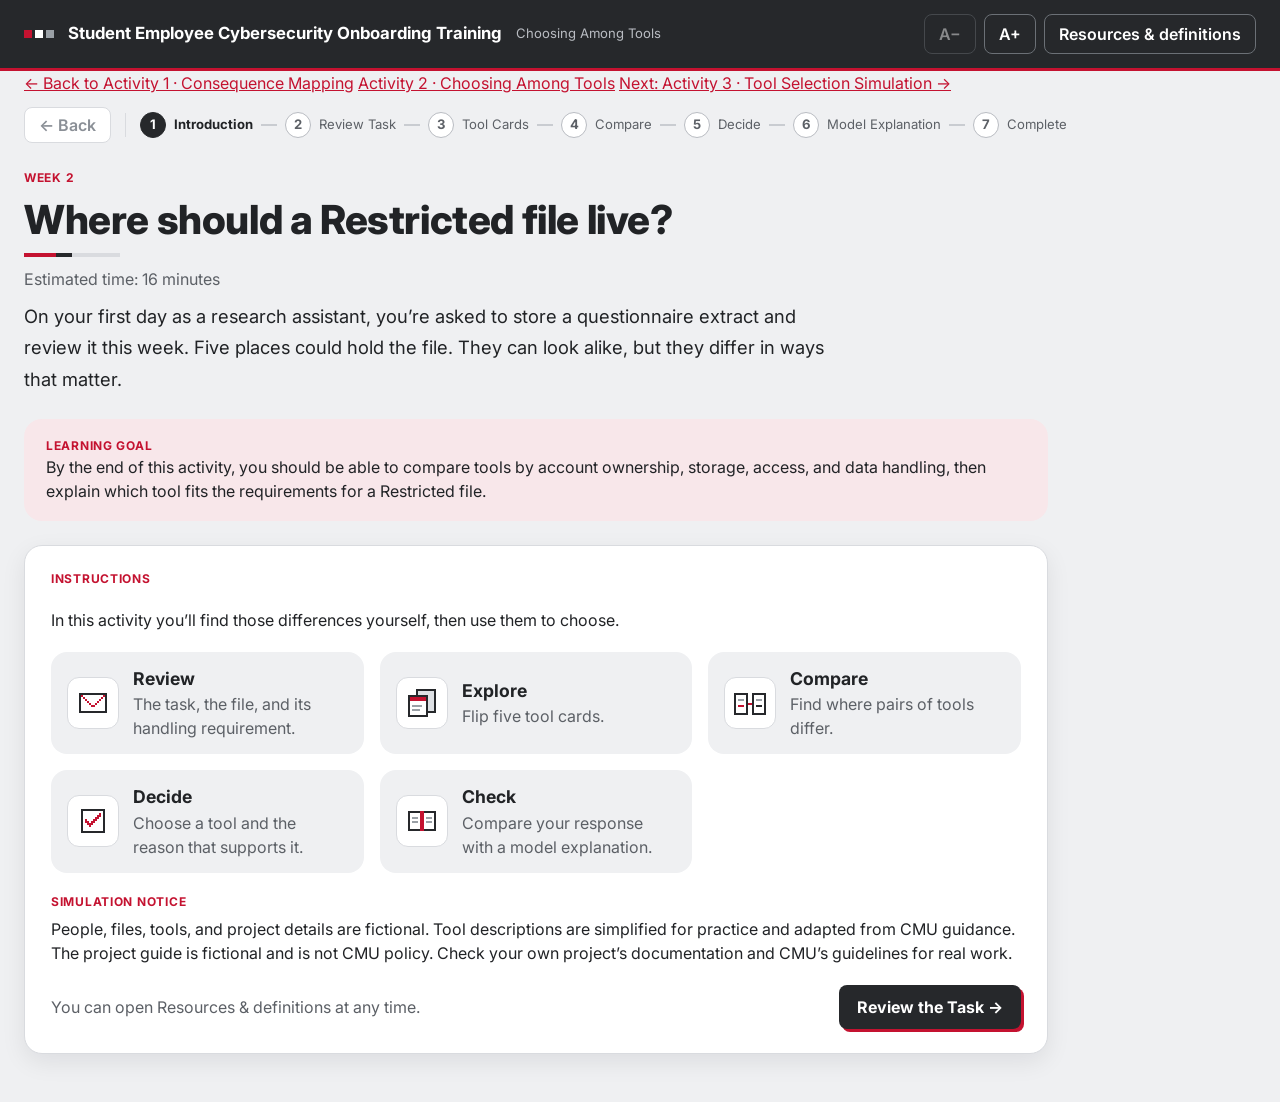
==== commit bb3c9d5a: "Align the Week 2 introduction with Week 1" ====
--- a/public/choosing-tools.html
+++ b/public/choosing-tools.html
@@ -60,9 +60,21 @@
 .btn2{height:40px;padding:0 14px;border:1.5px solid var(--dark);border-radius:8px;background:#fff;font-weight:600;cursor:pointer;color:var(--ink);align-self:flex-start}
 .notice{background:var(--pink);border-radius:14px;padding:16px 20px}
 
-/* intro tiles */
-.tiles{display:grid;grid-template-columns:repeat(auto-fit,minmax(170px,1fr));gap:12px}
-.tiles .t{background:var(--soft2);border-radius:12px;padding:14px;display:flex;flex-direction:column;gap:8px}
+/* Introduction */
+.intro{max-width:1024px;gap:24px}
+.intro-heading{gap:10px}
+.intro-lead{max-width:68ch;margin:0;font-size:1.15rem;line-height:1.7}
+.intro-goal{padding:18px 22px;border-radius:18px}
+.intro-goal p,.intro-instructions p,.intro-notice p{margin:0}
+.intro-instructions{gap:20px;padding:24px 26px;border-radius:18px;box-shadow:0 8px 24px rgba(16,18,24,.08)}
+.intro-steps{list-style:none;margin:0;padding:0;display:grid;grid-template-columns:repeat(3,minmax(0,1fr));gap:16px}
+.intro-steps li{display:flex;align-items:center;gap:14px;padding:14px 16px;border-radius:16px;background:var(--bg)}
+.intro-steps strong{display:block;font-size:1.1rem}
+.intro-steps p,.intro-instructions .instructions-help{color:var(--muted)}
+.intro-footer{display:flex;align-items:center;justify-content:space-between;gap:16px;flex-wrap:wrap}
+.intro-notice{display:flex;flex-direction:column;gap:6px}
+.intro-notice h3{margin:0}
+@media(max-width:860px){.intro-steps{grid-template-columns:minmax(0,1fr)}}
 
 /* task card */
 .kv{display:grid;grid-template-columns:190px minmax(0,1fr);row-gap:10px;column-gap:16px;font-size:.92rem}
@@ -242,14 +254,15 @@
 var V = {};
 V.intro = function () {
   var tiles = [['review', 'Review', 'The task, the file, and its handling requirement.'], ['cards', 'Explore', 'Flip five tool cards.'], ['compare', 'Compare', 'Find where pairs of tools differ.'], ['decide', 'Decide', 'Choose a tool and the reason that supports it.'], ['model', 'Check', 'Compare your response with a model explanation.']];
-  return '<div class="stack" style="max-width:920px">' +
-    '<span class="eyebrow">Week 2 · Choosing Among Tools</span><h1>Where should a Restricted file live?</h1><span class="tribar" aria-hidden="true"><span></span><span></span><span></span></span>' +
+  return '<div class="intro stack">' +
+    '<div class="intro-heading stack"><span class="eyebrow">Week 2</span><h1>Where should a Restricted file live?</h1><span class="tribar" aria-hidden="true"><span></span><span></span><span></span></span>' +
     '<span class="muted">Estimated time: 16 minutes</span>' +
-    '<p style="margin:0;font-size:1rem;line-height:1.6;color:var(--body)">On your first day as a research assistant, you’re asked to store a questionnaire extract and review it this week. Five places could hold the file. They can look alike, but they differ in ways that matter. In this activity you’ll find those differences yourself, then use them to choose.</p>' +
-    '<div class="notice"><span class="eyebrow">Simulation notice</span><p style="margin:6px 0 0;color:var(--body)">People, files, tools, and project details are fictional. Tool descriptions are simplified for practice and adapted from CMU guidance. The project guide is fictional and is not CMU policy. Check your own project’s documentation and CMU’s guidelines for real work.</p></div>' +
-    '<div class="panel stack"><span class="eyebrow">What you’ll do</span><div class="tiles">' +
-    tiles.map(function (t) { return '<div class="t">' + tile(t[0], 52, 32, 'background:#fff') + '<strong>' + t[1] + '</strong><span style="font-size:.82rem;color:var(--body)">' + t[2] + '</span></div>'; }).join('') +
-    '</div></div><button class="btn" data-a="go" data-to="task">Review the Task →</button></div>';
+    '<p class="intro-lead">On your first day as a research assistant, you’re asked to store a questionnaire extract and review it this week. Five places could hold the file. They can look alike, but they differ in ways that matter.</p></div>' +
+    '<section class="intro-goal notice"><h2 class="eyebrow">Learning goal</h2><p>By the end of this activity, you should be able to compare tools by account ownership, storage, access, and data handling, then explain which tool fits the requirements for a Restricted file.</p></section>' +
+    '<section class="intro-instructions panel stack"><h2 class="eyebrow">Instructions</h2><p>In this activity you’ll find those differences yourself, then use them to choose.</p><ol class="intro-steps">' +
+    tiles.map(function (t) { return '<li>' + tile(t[0], 52, 32, 'background:#fff') + '<div><strong>' + t[1] + '</strong><p>' + t[2] + '</p></div></li>'; }).join('') +
+    '</ol><div class="intro-notice"><h3 class="eyebrow">Simulation notice</h3><p>People, files, tools, and project details are fictional. Tool descriptions are simplified for practice and adapted from CMU guidance. The project guide is fictional and is not CMU policy. Check your own project’s documentation and CMU’s guidelines for real work.</p></div>' +
+    '<div class="intro-footer"><p class="instructions-help">You can open Resources &amp; definitions at any time.</p><button class="btn" data-a="go" data-to="task">Review the Task →</button></div></section></div>';
 };
 V.task = function () {
   return '<div class="row"><div class="stack" style="flex:1 1 520px">' +
